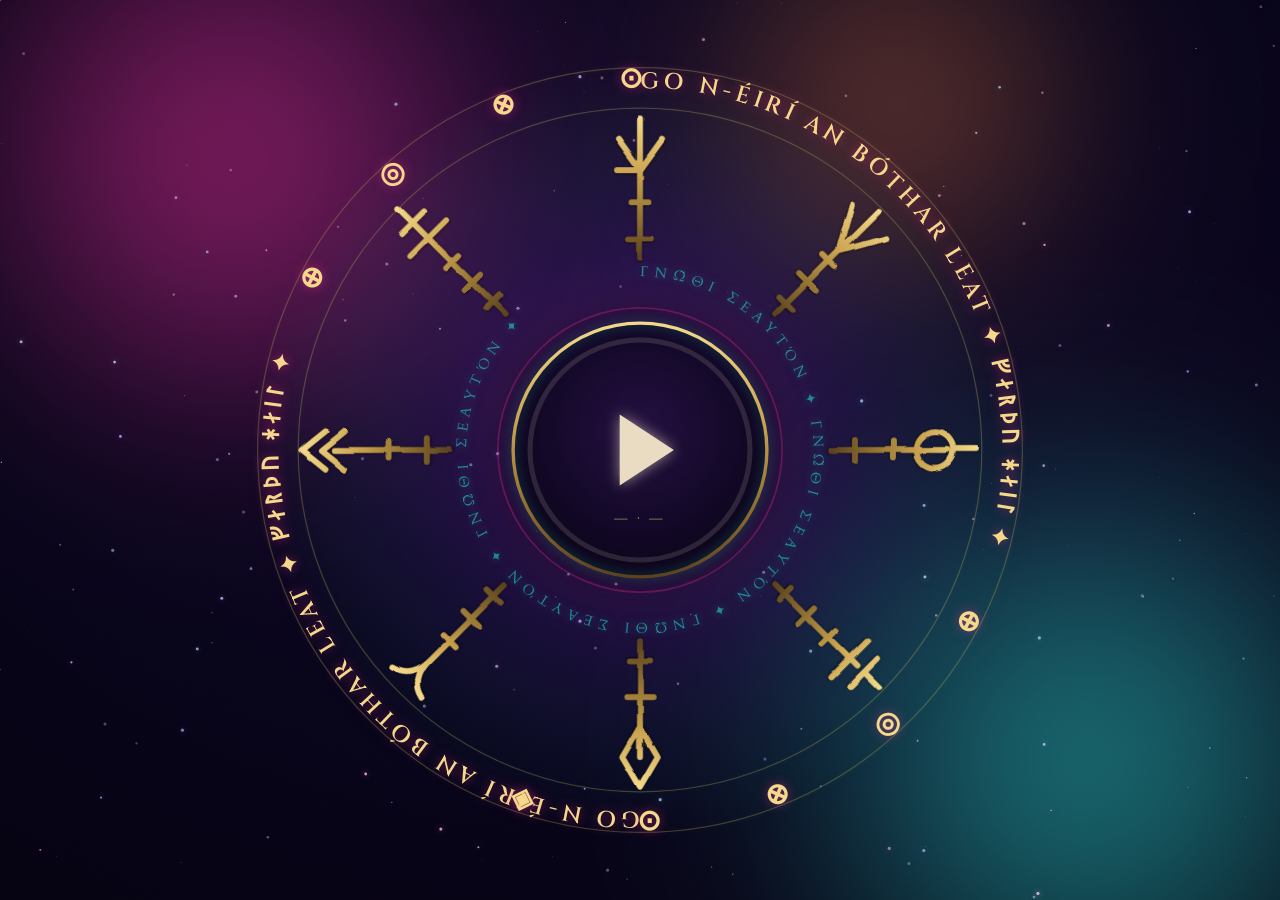
==== index.html @ b5975876 "ring symbols: revert dominant-baseline (breaks textPath); use dy=8 instead dominant-baseline:middle " ====
<!DOCTYPE html>
<html lang="en">
<head>
  <meta charset="UTF-8" />
  <meta name="viewport" content="width=device-width, initial-scale=1.0, viewport-fit=cover" />
  <meta name="theme-color" content="#060314" />
  <meta name="robots" content="noindex, nofollow" />
  <title>Vegvísir — A Wayfinder for the Road</title>
  <link rel="preconnect" href="https://fonts.googleapis.com" />
  <link rel="preconnect" href="https://fonts.gstatic.com" crossorigin />
  <link href="https://fonts.googleapis.com/css2?family=Cardo:ital@0;1&family=Cinzel:wght@400;600;800&family=Cinzel+Decorative:wght@700&family=Noto+Sans+Runic&display=swap" rel="stylesheet" />
  <link rel="stylesheet" href="style.css" />
</head>
<body>
  <canvas id="stars" aria-hidden="true"></canvas>
  <div class="nebula neb-a" aria-hidden="true"></div>
  <div class="nebula neb-b" aria-hidden="true"></div>
  <div class="nebula neb-c" aria-hidden="true"></div>
  <div class="grain" aria-hidden="true"></div>

  <main id="stage">
    <svg id="sigil" viewBox="0 0 1000 1000" role="img"
         aria-label="An eight-armed vegvísir wayfinder sigil. Each arm plays a song.">

      <defs>
        <!-- Weathered bronze gradient for the staves -->
        <linearGradient id="bronzeGrad" x1="0" y1="0" x2="0" y2="1">
          <stop offset="0"   stop-color="#f4d98a" />
          <stop offset="0.4" stop-color="#c9a24e" />
          <stop offset="0.75" stop-color="#8a6b2e" />
          <stop offset="1"   stop-color="#5a4220" />
        </linearGradient>

        <!-- Dark nebula fill for the core disc -->
        <radialGradient id="coreGrad" cx="0.5" cy="0.42" r="0.75">
          <stop offset="0"    stop-color="#241041" />
          <stop offset="0.55" stop-color="#120826" />
          <stop offset="1"    stop-color="#05020e" />
        </radialGradient>

        <radialGradient id="haloGrad" cx="0.5" cy="0.5" r="0.5">
          <stop offset="0"   stop-color="#ff2d95" stop-opacity="0.32" />
          <stop offset="0.5" stop-color="#8a4dff" stop-opacity="0.12" />
          <stop offset="1"   stop-color="#23e0d4" stop-opacity="0" />
        </radialGradient>

        <!-- Ancient / weathered edge roughening -->
        <filter id="weather" x="-20%" y="-20%" width="140%" height="140%">
          <feTurbulence type="fractalNoise" baseFrequency="0.011 0.013"
                        numOctaves="3" seed="7" result="noise" />
          <feDisplacementMap in="SourceGraphic" in2="noise" scale="7"
                             xChannelSelector="R" yChannelSelector="G" />
        </filter>

        <!-- Pitted metal texture, multiplied over the metal to read as corrosion -->
        <filter id="pits" x="-10%" y="-10%" width="120%" height="120%">
          <feTurbulence type="fractalNoise" baseFrequency="0.09" numOctaves="2" seed="21" result="n" />
          <feColorMatrix in="n" type="matrix"
            values="0 0 0 0 0  0 0 0 0 0  0 0 0 0 0  0 0 0 0.5 0" result="a" />
          <feComposite in="a" in2="SourceGraphic" operator="in" />
        </filter>

        <!-- The circular baseline the rotating song metadata rides on -->
        <path id="ringPath"
              d="M 500,72 A 428,428 0 1 1 500,928 A 428,428 0 1 1 500,72" />
        <path id="ringPathInner"
              d="M 500,295 A 205,205 0 1 1 500,705 A 205,205 0 1 1 500,295" />
      </defs>

      <!-- Soft halo behind the whole sigil -->
      <circle cx="500" cy="500" r="470" fill="url(#haloGrad)" />

      <!-- Outer etched rings that frame the runic band -->
      <circle class="frame-ring" cx="500" cy="500" r="452" />
      <circle class="frame-ring" cx="500" cy="500" r="404" />

      <!-- Rotating song metadata (in place of the Futhark) — two instances, 180° apart -->
      <g id="ring">
        <text class="ring-text">
          <textPath id="ringText" href="#ringPath" startOffset="0%"></textPath>
        </text>
        <text class="ring-text">
          <textPath id="ringText2" href="#ringPath" startOffset="50%"></textPath>
        </text>
        <!-- Nav symbols float in the gap between sentences, centered at midpoint -->
        <text class="ring-text ring-symbols">
          <textPath id="ringSymbols1" href="#ringPath" startOffset="44%" text-anchor="middle" dy="8"></textPath>
        </text>
        <text class="ring-text ring-symbols">
          <textPath id="ringSymbols2" href="#ringPath" startOffset="94%" text-anchor="middle" dy="8"></textPath>
        </text>
      </g>

      <!-- Counter-rotating inner incantation band, subtler -->
      <g id="ringInner">
        <text class="ring-text-inner">
          <textPath id="ringTextInner" href="#ringPathInner" startOffset="0%"></textPath>
        </text>
      </g>

      <!-- The eight arms are generated here by app.js -->
      <g id="arms"></g>

      <!-- The player, carved into the core of the sigil -->
      <g id="core" tabindex="0" role="button" aria-label="Play or pause the current song">
        <circle class="core-halo" cx="500" cy="500" r="168" />
        <circle class="core-disc" cx="500" cy="500" r="150" fill="url(#coreGrad)" />
        <circle class="core-rim"  cx="500" cy="500" r="150" />

        <!-- Progress ring: dashoffset animated as the track plays -->
        <circle id="progressTrack" cx="500" cy="500" r="130" />
        <circle id="progressBar"   cx="500" cy="500" r="130"
                transform="rotate(-90 500 500)" />

        <!-- Central bindrune: play / pause -->
        <g id="glyph">
          <path id="glyphPlay"  d="M 476,458 L 476,542 L 540,500 Z" />
          <g id="glyphPause">
            <rect x="478" y="462" width="16" height="76" rx="4" />
            <rect x="506" y="462" width="16" height="76" rx="4" />
          </g>
        </g>

        <text id="coreElapsed" x="500" y="588" text-anchor="middle">— · —</text>
      </g>
    </svg>

  </main>

  <!-- An arm's "magic": watermark text that ghosts in on hover -->
  <div id="magic" aria-hidden="true">
    <div class="magic-inner">
      <div class="magic-name"></div>
      <div class="magic-incant"></div>
    </div>
  </div>

  <audio id="player" preload="none"></audio>

  <script src="app.js"></script>
</body>
</html>
---- style.css ----
/* =========================================================================
   Vegvísir — a wayfinder for the road
   Aesthetic: ancient weathered space viking · Guardians-of-the-Galaxy colors
   ========================================================================= */

:root {
  --space-0: #060314;
  --space-1: #0e0824;
  --space-2: #170b34;

  --magenta: #ff2d95;
  --pink:    #ff5db1;
  --cyan:    #23e0d4;
  --teal:    #12d1c0;
  --purple:  #8a4dff;
  --orange:  #ff8a1e;
  --gold:    #f5c542;
  --blue:    #3f7bff;

  --bronze:      #c9a24e;
  --bronze-lite: #f4d98a;
  --patina:      #3aa38f;

  --parchment: #e9dcc3;
}

* { box-sizing: border-box; }

html, body {
  margin: 0;
  height: 100%;
  background: radial-gradient(120% 120% at 50% 30%, #12082a 0%, #08041a 45%, #030109 100%);
  color: var(--parchment);
  font-family: "Cinzel", "Trajan Pro", Georgia, serif;
  overflow: hidden;
  -webkit-font-smoothing: antialiased;
}

/* ---- Deep-space backdrop --------------------------------------------- */

#stars {
  position: fixed;
  inset: 0;
  width: 100%;
  height: 100%;
  z-index: 0;
}

.nebula {
  position: fixed;
  border-radius: 50%;
  filter: blur(80px);
  opacity: 0.55;
  z-index: 0;
  pointer-events: none;
  mix-blend-mode: screen;
  animation: drift 34s ease-in-out infinite alternate;
}
.neb-a {
  width: 60vmax; height: 60vmax;
  left: -12vmax; top: -18vmax;
  background: radial-gradient(circle, var(--magenta), transparent 62%);
}
.neb-b {
  width: 66vmax; height: 66vmax;
  right: -18vmax; bottom: -22vmax;
  background: radial-gradient(circle, var(--cyan), transparent 62%);
  animation-delay: -8s;
}
.neb-c {
  width: 44vmax; height: 44vmax;
  right: 8vmax; top: -14vmax;
  background: radial-gradient(circle, var(--orange), transparent 60%);
  opacity: 0.4;
  animation-delay: -16s;
}
@keyframes drift {
  from { transform: translate3d(0, 0, 0) scale(1); }
  to   { transform: translate3d(3vmax, 4vmax, 0) scale(1.12); }
}

/* Fine film grain for the "weathered / ancient" feel */
.grain {
  position: fixed;
  inset: 0;
  z-index: 1;
  pointer-events: none;
  opacity: 0.06;
  mix-blend-mode: overlay;
  background-image: url("data:image/svg+xml,%3Csvg xmlns='http://www.w3.org/2000/svg' width='140' height='140'%3E%3Cfilter id='n'%3E%3CfeTurbulence type='fractalNoise' baseFrequency='0.85' numOctaves='2'/%3E%3C/filter%3E%3Crect width='100%25' height='100%25' filter='url(%23n)'/%3E%3C/svg%3E");
}

/* ---- Stage ----------------------------------------------------------- */

#stage {
  position: relative;
  z-index: 2;
  display: grid;
  place-items: center;
  height: 100%;
  padding: env(safe-area-inset-top) 0 0;
}

#sigil {
  width: min(94vmin, 900px);
  height: min(94vmin, 900px);
  overflow: visible;
  user-select: none;
  -webkit-tap-highlight-color: transparent;
}

/* ---- Framing rings & runic band -------------------------------------- */

.frame-ring {
  fill: none;
  stroke: var(--bronze);
  stroke-opacity: 0.32;
  stroke-width: 1.4;
  filter: drop-shadow(0 0 3px rgba(35, 224, 212, 0.25));
}

#ring {
  transform-box: view-box;
  transform-origin: 500px 500px;
  animation: spin 78s linear infinite;
}
#ringInner {
  transform-box: view-box;
  transform-origin: 500px 500px;
  animation: spin 120s linear infinite reverse;
}
#sigil.playing #ring     { animation-duration: 46s; }
#sigil.playing #ringInner { animation-duration: 82s; }

@keyframes spin {
  from { transform: rotate(0deg); }
  to   { transform: rotate(360deg); }
}

.ring-text {
  fill: var(--bronze-lite);
  font-family: "Cinzel", "Noto Sans Runic", serif;
  font-weight: 600;
  font-size: 27px;
  letter-spacing: 5px;
  text-transform: uppercase;
  filter: drop-shadow(0 0 6px rgba(255, 45, 149, 0.5));
  transition: fill 0.6s ease;
}
#sigil.playing .ring-text { fill: #fff0d0; }

/* Nav symbols: slightly larger than the ring text. */
.ring-text.ring-symbols {
  font-size: 34px;
}

.ring-text-inner {
  fill: var(--cyan);
  font-family: "Cardo", "Cinzel", "Noto Sans Runic", serif;
  font-weight: 400;
  font-size: 17px;
  letter-spacing: 7px;
  text-transform: uppercase;
  fill-opacity: 0.55;
  filter: drop-shadow(0 0 5px rgba(35, 224, 212, 0.5));
}

/* ---- The eight arms -------------------------------------------------- */

#arms { filter: url(#weather); }

.arm {
  cursor: pointer;
  transition: opacity 0.4s ease;
}
.arm .stave {
  fill: none;
  stroke: url(#bronzeGrad);
  stroke-width: 7;
  stroke-linecap: round;
  stroke-linejoin: round;
  filter: drop-shadow(0 1px 1px rgba(0, 0, 0, 0.6));
  transition: stroke 0.35s ease, filter 0.35s ease;
}
.arm .hit {
  fill: none;
  stroke: transparent;
  stroke-width: 120;   /* generous, finger-friendly tap target (arms don't overlap until ~170) */
  stroke-linecap: round;
}

/* When another arm is chosen, dim the rest */
#sigil.has-active .arm { opacity: 0.42; }

.arm.hovered .stave,
.arm.active  .stave {
  stroke: var(--accent);
  filter:
    drop-shadow(0 0 5px var(--accent))
    drop-shadow(0 0 16px var(--accent));
}
.arm.hovered { opacity: 1 !important; }
.arm.active  { opacity: 1 !important; }
.arm.active .stave { stroke-width: 8.5; }

/* ---- The core player ------------------------------------------------- */

#core { cursor: pointer; }

.core-halo {
  fill: none;
  stroke: var(--magenta);
  stroke-width: 2;
  stroke-opacity: 0.35;
  filter: drop-shadow(0 0 16px rgba(255, 45, 149, 0.55));
}
.core-disc {
  filter: drop-shadow(0 0 22px rgba(10, 5, 25, 0.9));
}
.core-rim {
  fill: none;
  stroke: url(#bronzeGrad);
  stroke-width: 4;
  filter: drop-shadow(0 0 6px rgba(35, 224, 212, 0.4));
}

#progressTrack {
  fill: none;
  stroke: rgba(233, 220, 195, 0.14);
  stroke-width: 6;
}
#progressBar {
  fill: none;
  stroke: var(--cyan);
  stroke-width: 6;
  stroke-linecap: round;
  filter: drop-shadow(0 0 7px var(--cyan));
  transition: stroke 0.5s ease;
}
#sigil.has-active #progressBar { stroke: var(--active-accent, var(--cyan)); }

#glyph path,
#glyph rect {
  fill: var(--parchment);
  filter: drop-shadow(0 0 8px rgba(255, 240, 208, 0.55));
  transition: fill 0.3s ease;
}
#core:hover #glyph path,
#core:hover #glyph rect { fill: #fff; }

/* Toggle play vs pause icon */
#glyphPause { display: none; }
#sigil.playing #glyphPlay  { display: none; }
#sigil.playing #glyphPause { display: block; }

/* Gentle breathing pulse on the core when idle */
#core .core-halo { animation: breathe 5.5s ease-in-out infinite; }
@keyframes breathe {
  0%, 100% { stroke-opacity: 0.25; }
  50%      { stroke-opacity: 0.6; }
}

#coreElapsed {
  fill: var(--bronze-lite);
  fill-opacity: 0.7;
  font-family: "Cinzel", serif;
  font-size: 20px;
  letter-spacing: 3px;
}

/* ---- Armed: a song is loaded; the core invites the play tap ---------- */
#sigil.armed .core-halo {
  stroke: var(--active-accent, var(--magenta));
  animation: armed-pulse 1.5s ease-in-out infinite;
}
#sigil.armed #glyph path,
#sigil.armed #glyph rect {
  fill: #fff;
  filter: drop-shadow(0 0 14px var(--active-accent, var(--magenta)));
}
@keyframes armed-pulse {
  0%, 100% { stroke-opacity: 0.45; filter: drop-shadow(0 0 8px var(--active-accent, var(--magenta))); }
  50%      { stroke-opacity: 1;    filter: drop-shadow(0 0 24px var(--active-accent, var(--magenta))); }
}

/* ---- Touch onboarding: a wordless staggered shimmer inviting a tap --- */
#sigil.hint .arm .stave {
  animation: arm-shimmer 2.6s ease-in-out infinite;
  animation-delay: var(--d, 0s);
}
@keyframes arm-shimmer {
  0%, 100% { filter: drop-shadow(0 1px 1px rgba(0, 0, 0, 0.6)); }
  50%      { filter: drop-shadow(0 0 8px var(--accent)) drop-shadow(0 0 3px var(--accent)); }
}

/* ---- An arm's "magic": watermark text ghosting in on hover ----------- */

#magic {
  position: fixed;
  inset: 0;
  z-index: 4;
  display: flex;
  flex-direction: column;
  align-items: center;
  justify-content: center;
  text-align: center;
  padding: 0 5vw;
  pointer-events: none;
  opacity: 0;
  transition: opacity 0.5s ease;
}
#magic.show { opacity: 1; }

/* Fixed-width box so the incantation wraps predictably and the name has a
   definite width to be scaled against (see fitName() in app.js). */
.magic-inner {
  width: 90vw;
  max-width: 62rem;
}

.magic-name {
  font-family: "Cinzel", serif;
  font-weight: 800;
  display: inline-block;   /* hug the text so its width is measurable for fitName() */
  white-space: nowrap;
  /* width-based (vw) so the longest names — MISCHIEF, CROSSING — always
     fit a phone's width; capped so it stays bold-but-not-huge on desktop */
  font-size: clamp(2.75rem, 13vw, 11rem);
  line-height: 0.9;
  letter-spacing: 0.05em;
  text-transform: uppercase;
  color: var(--accent, var(--bronze-lite));
  opacity: 0.32;
  mix-blend-mode: screen;
  filter: drop-shadow(0 0 42px var(--accent, transparent));
  transform: scale(0.96);
  transition: transform 0.5s ease;
}
#magic.show .magic-name { transform: scale(1); }

.magic-incant {
  margin-top: 0.7em;
  font-family: Georgia, serif;
  font-style: italic;
  max-width: 88vw;
  font-size: clamp(0.9rem, 3vmin, 1.7rem);
  letter-spacing: 0.28em;
  text-transform: uppercase;
  color: var(--accent, var(--bronze-lite));
  opacity: 0.8;
  filter: drop-shadow(0 0 14px var(--accent, transparent));
}
.magic-incant:empty { display: none; }

@media (max-width: 560px) {
  .ring-text { font-size: 30px; letter-spacing: 3px; }
  #tooltip { max-width: 200px; }
}

@media (prefers-reduced-motion: reduce) {
  #ring, #ringInner, .nebula, #core .core-halo,
  #sigil.armed .core-halo, #sigil.hint .arm .stave { animation: none; }
}
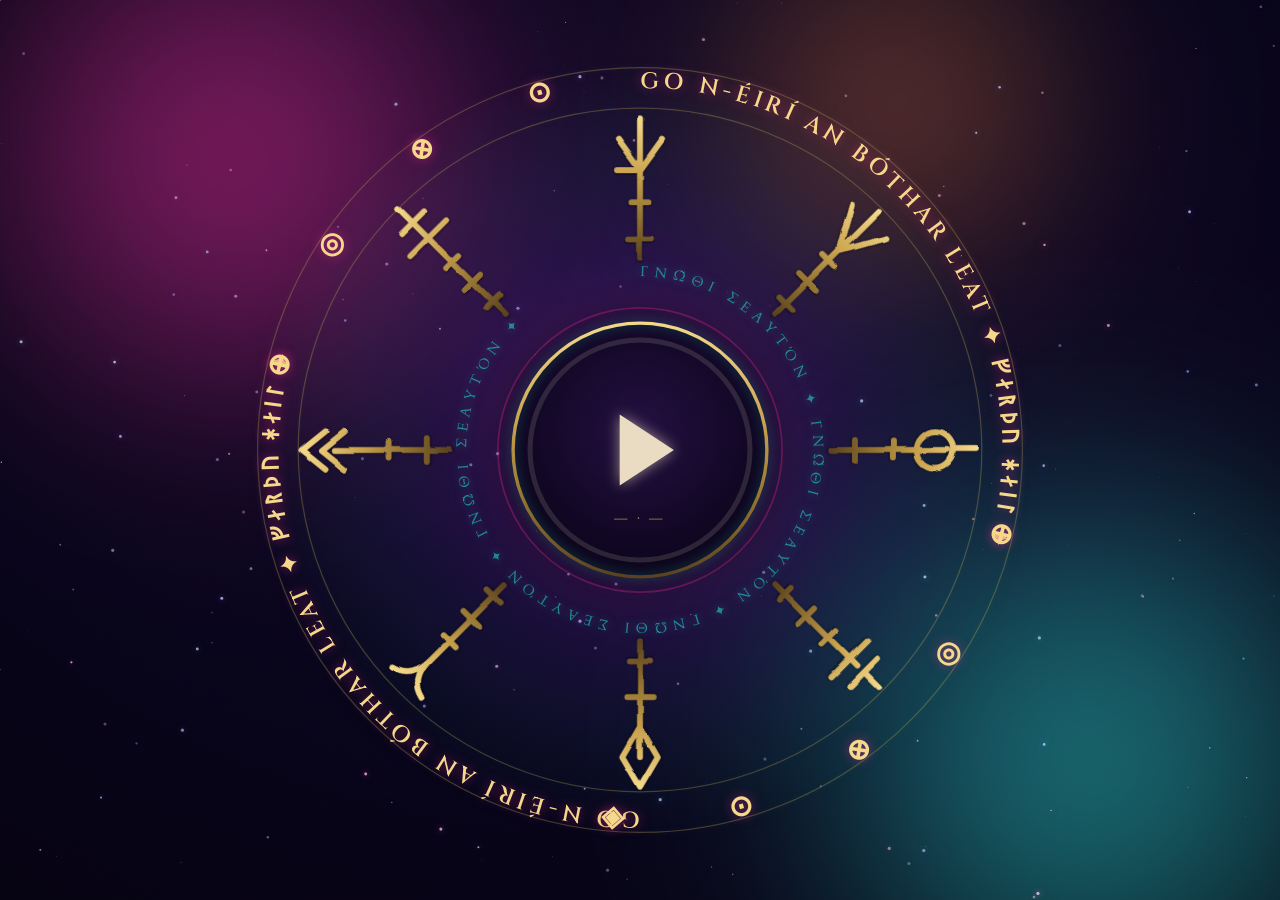
==== commit 1d557c38: "outer ring: pull symbol clusters to 40%/90% — clear of sentence edges Right edge of each cluster was" ====
--- a/index.html
+++ b/index.html
@@ -84,10 +84,10 @@
         </text>
         <!-- Nav symbols float in the gap between sentences, centered at midpoint -->
         <text class="ring-text ring-symbols">
-          <textPath id="ringSymbols1" href="#ringPath" startOffset="44%" text-anchor="middle" dy="8"></textPath>
+          <textPath id="ringSymbols1" href="#ringPath" startOffset="40%" text-anchor="middle" dy="8"></textPath>
         </text>
         <text class="ring-text ring-symbols">
-          <textPath id="ringSymbols2" href="#ringPath" startOffset="94%" text-anchor="middle" dy="8"></textPath>
+          <textPath id="ringSymbols2" href="#ringPath" startOffset="90%" text-anchor="middle" dy="8"></textPath>
         </text>
       </g>
 
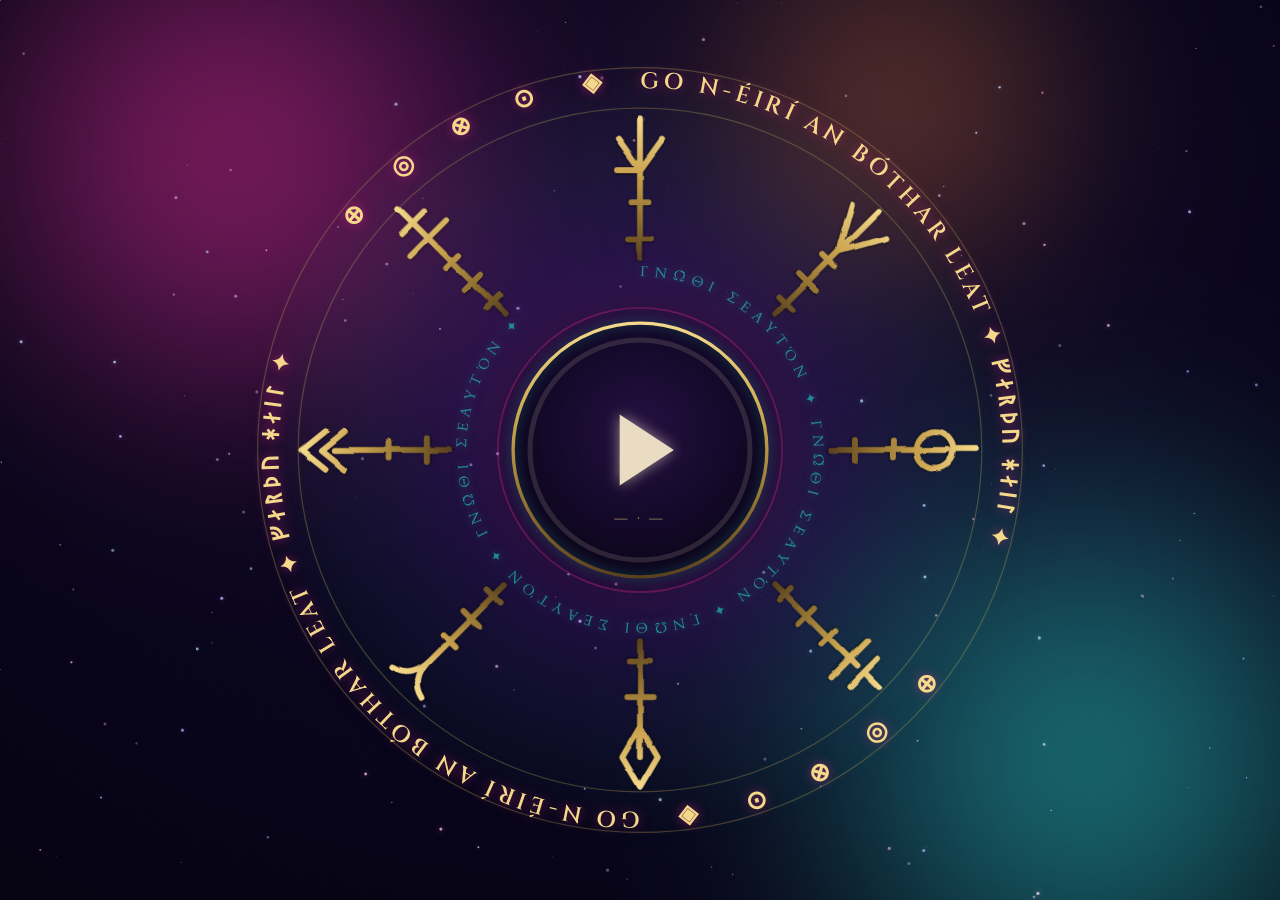
==== commit 48e4df4e: "ring symbols: one textPath per glyph for exact placement + twinkle Root cause: a single textPath str" ====
--- a/index.html
+++ b/index.html
@@ -82,13 +82,19 @@
         <text class="ring-text">
           <textPath id="ringText2" href="#ringPath" startOffset="50%"></textPath>
         </text>
-        <!-- Nav symbols float in the gap between sentences, centered at midpoint -->
-        <text class="ring-text ring-symbols">
-          <textPath id="ringSymbols1" href="#ringPath" startOffset="40%" text-anchor="middle" dy="8"></textPath>
-        </text>
-        <text class="ring-text ring-symbols">
-          <textPath id="ringSymbols2" href="#ringPath" startOffset="90%" text-anchor="middle" dy="8"></textPath>
-        </text>
+        <!-- Nav symbols: one element per symbol so each can twinkle independently.
+             Gap 1: 36%–48% (after sentence 1, before sentence 2 at 50%).
+             Gap 2: 86%–98% (after sentence 2, before sentence 1 at 0%/100%). -->
+        <text class="ring-text ring-symbol"><textPath id="rSym0" href="#ringPath" startOffset="36%"  text-anchor="middle" dy="8">⊕</textPath></text>
+        <text class="ring-text ring-symbol"><textPath id="rSym1" href="#ringPath" startOffset="39%"  text-anchor="middle" dy="8">◎</textPath></text>
+        <text class="ring-text ring-symbol"><textPath id="rSym2" href="#ringPath" startOffset="42%"  text-anchor="middle" dy="8">⊗</textPath></text>
+        <text class="ring-text ring-symbol"><textPath id="rSym3" href="#ringPath" startOffset="45%"  text-anchor="middle" dy="8">⊙</textPath></text>
+        <text class="ring-text ring-symbol"><textPath id="rSym4" href="#ringPath" startOffset="48%"  text-anchor="middle" dy="8">◈</textPath></text>
+        <text class="ring-text ring-symbol"><textPath id="rSym5" href="#ringPath" startOffset="86%"  text-anchor="middle" dy="8">⊕</textPath></text>
+        <text class="ring-text ring-symbol"><textPath id="rSym6" href="#ringPath" startOffset="89%"  text-anchor="middle" dy="8">◎</textPath></text>
+        <text class="ring-text ring-symbol"><textPath id="rSym7" href="#ringPath" startOffset="92%"  text-anchor="middle" dy="8">⊗</textPath></text>
+        <text class="ring-text ring-symbol"><textPath id="rSym8" href="#ringPath" startOffset="95%"  text-anchor="middle" dy="8">⊙</textPath></text>
+        <text class="ring-text ring-symbol"><textPath id="rSym9" href="#ringPath" startOffset="98%"  text-anchor="middle" dy="8">◈</textPath></text>
       </g>
 
       <!-- Counter-rotating inner incantation band, subtler -->
--- a/style.css
+++ b/style.css
@@ -149,9 +149,10 @@
 }
 #sigil.playing .ring-text { fill: #fff0d0; }
 
-/* Nav symbols: slightly larger than the ring text. */
-.ring-text.ring-symbols {
-  font-size: 34px;
+/* Nav symbols: one element per glyph, slightly larger, smoothly twinkleable. */
+.ring-text.ring-symbol {
+  font-size: 30px;
+  transition: fill 0.45s ease;
 }
 
 .ring-text-inner {
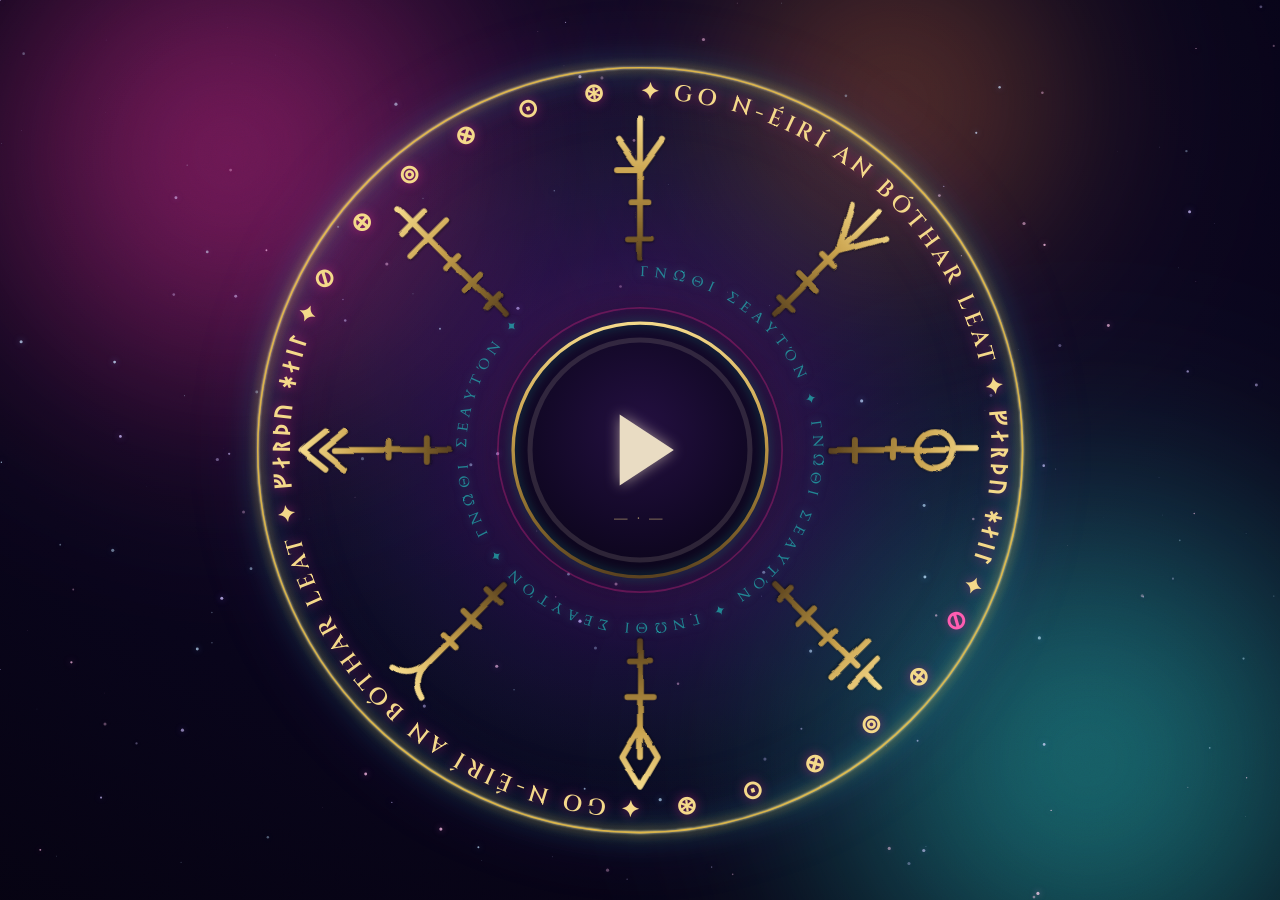
==== commit c6846078: "ring: breathing room, celestial glow, refined symbols - Move ringPath from r=428 to r=415 so accente" ====
--- a/index.html
+++ b/index.html
@@ -62,7 +62,7 @@
 
         <!-- The circular baseline the rotating song metadata rides on -->
         <path id="ringPath"
-              d="M 500,72 A 428,428 0 1 1 500,928 A 428,428 0 1 1 500,72" />
+              d="M 500,85 A 415,415 0 1 1 500,915 A 415,415 0 1 1 500,85" />
         <path id="ringPathInner"
               d="M 500,295 A 205,205 0 1 1 500,705 A 205,205 0 1 1 500,295" />
       </defs>
@@ -72,7 +72,6 @@
 
       <!-- Outer etched rings that frame the runic band -->
       <circle class="frame-ring" cx="500" cy="500" r="452" />
-      <circle class="frame-ring" cx="500" cy="500" r="404" />
 
       <!-- Rotating song metadata (in place of the Futhark) — two instances, 180° apart -->
       <g id="ring">
@@ -85,16 +84,18 @@
         <!-- Nav symbols: one element per symbol so each can twinkle independently.
              Gap 1: 36%–48% (after sentence 1, before sentence 2 at 50%).
              Gap 2: 86%–98% (after sentence 2, before sentence 1 at 0%/100%). -->
-        <text class="ring-text ring-symbol"><textPath id="rSym0" href="#ringPath" startOffset="36%"  text-anchor="middle" dy="8">⊕</textPath></text>
-        <text class="ring-text ring-symbol"><textPath id="rSym1" href="#ringPath" startOffset="39%"  text-anchor="middle" dy="8">◎</textPath></text>
-        <text class="ring-text ring-symbol"><textPath id="rSym2" href="#ringPath" startOffset="42%"  text-anchor="middle" dy="8">⊗</textPath></text>
-        <text class="ring-text ring-symbol"><textPath id="rSym3" href="#ringPath" startOffset="45%"  text-anchor="middle" dy="8">⊙</textPath></text>
-        <text class="ring-text ring-symbol"><textPath id="rSym4" href="#ringPath" startOffset="48%"  text-anchor="middle" dy="8">◈</textPath></text>
-        <text class="ring-text ring-symbol"><textPath id="rSym5" href="#ringPath" startOffset="86%"  text-anchor="middle" dy="8">⊕</textPath></text>
-        <text class="ring-text ring-symbol"><textPath id="rSym6" href="#ringPath" startOffset="89%"  text-anchor="middle" dy="8">◎</textPath></text>
-        <text class="ring-text ring-symbol"><textPath id="rSym7" href="#ringPath" startOffset="92%"  text-anchor="middle" dy="8">⊗</textPath></text>
-        <text class="ring-text ring-symbol"><textPath id="rSym8" href="#ringPath" startOffset="95%"  text-anchor="middle" dy="8">⊙</textPath></text>
-        <text class="ring-text ring-symbol"><textPath id="rSym9" href="#ringPath" startOffset="98%"  text-anchor="middle" dy="8">◈</textPath></text>
+        <text class="ring-text ring-symbol"><textPath id="rSym10" href="#ringPath" startOffset="33%"  text-anchor="middle">⊘</textPath></text>
+        <text class="ring-text ring-symbol"><textPath id="rSym0" href="#ringPath" startOffset="36%"  text-anchor="middle">⊕</textPath></text>
+        <text class="ring-text ring-symbol"><textPath id="rSym1" href="#ringPath" startOffset="39%"  text-anchor="middle">⊚</textPath></text>
+        <text class="ring-text ring-symbol"><textPath id="rSym2" href="#ringPath" startOffset="42%"  text-anchor="middle">⊗</textPath></text>
+        <text class="ring-text ring-symbol"><textPath id="rSym3" href="#ringPath" startOffset="45%"  text-anchor="middle">⊙</textPath></text>
+        <text class="ring-text ring-symbol"><textPath id="rSym4" href="#ringPath" startOffset="48%"  text-anchor="middle">⊛</textPath></text>
+        <text class="ring-text ring-symbol"><textPath id="rSym11" href="#ringPath" startOffset="83%"  text-anchor="middle">⊘</textPath></text>
+        <text class="ring-text ring-symbol"><textPath id="rSym5" href="#ringPath" startOffset="86%"  text-anchor="middle">⊕</textPath></text>
+        <text class="ring-text ring-symbol"><textPath id="rSym6" href="#ringPath" startOffset="89%"  text-anchor="middle">⊚</textPath></text>
+        <text class="ring-text ring-symbol"><textPath id="rSym7" href="#ringPath" startOffset="92%"  text-anchor="middle">⊗</textPath></text>
+        <text class="ring-text ring-symbol"><textPath id="rSym8" href="#ringPath" startOffset="95%"  text-anchor="middle">⊙</textPath></text>
+        <text class="ring-text ring-symbol"><textPath id="rSym9" href="#ringPath" startOffset="98%"  text-anchor="middle">⊛</textPath></text>
       </g>
 
       <!-- Counter-rotating inner incantation band, subtler -->
--- a/style.css
+++ b/style.css
@@ -113,10 +113,32 @@
 
 .frame-ring {
   fill: none;
-  stroke: var(--bronze);
-  stroke-opacity: 0.32;
-  stroke-width: 1.4;
-  filter: drop-shadow(0 0 3px rgba(35, 224, 212, 0.25));
+  stroke: var(--gold);
+  stroke-opacity: 0.9;
+  stroke-width: 1.8;
+  filter:
+    drop-shadow(0 0 1px rgba(255, 252, 210, 0.95))
+    drop-shadow(0 0 6px rgba(245, 197, 66, 0.95))
+    drop-shadow(0 0 16px rgba(35, 224, 212, 0.72))
+    drop-shadow(0 0 36px rgba(138, 77, 255, 0.42));
+  animation: bifrost 4.5s ease-in-out infinite;
+}
+
+@keyframes bifrost {
+  0%, 100% {
+    filter:
+      drop-shadow(0 0 1px rgba(255, 252, 210, 0.9))
+      drop-shadow(0 0 6px rgba(245, 197, 66, 0.9))
+      drop-shadow(0 0 16px rgba(35, 224, 212, 0.7))
+      drop-shadow(0 0 36px rgba(138, 77, 255, 0.4));
+  }
+  50% {
+    filter:
+      drop-shadow(0 0 2px rgba(255, 255, 255, 1))
+      drop-shadow(0 0 10px rgba(245, 197, 66, 1))
+      drop-shadow(0 0 26px rgba(35, 224, 212, 0.88))
+      drop-shadow(0 0 52px rgba(138, 77, 255, 0.58));
+  }
 }
 
 #ring {
@@ -359,6 +381,6 @@
 }
 
 @media (prefers-reduced-motion: reduce) {
-  #ring, #ringInner, .nebula, #core .core-halo,
+  #ring, #ringInner, .nebula, #core .core-halo, .frame-ring,
   #sigil.armed .core-halo, #sigil.hint .arm .stave { animation: none; }
 }
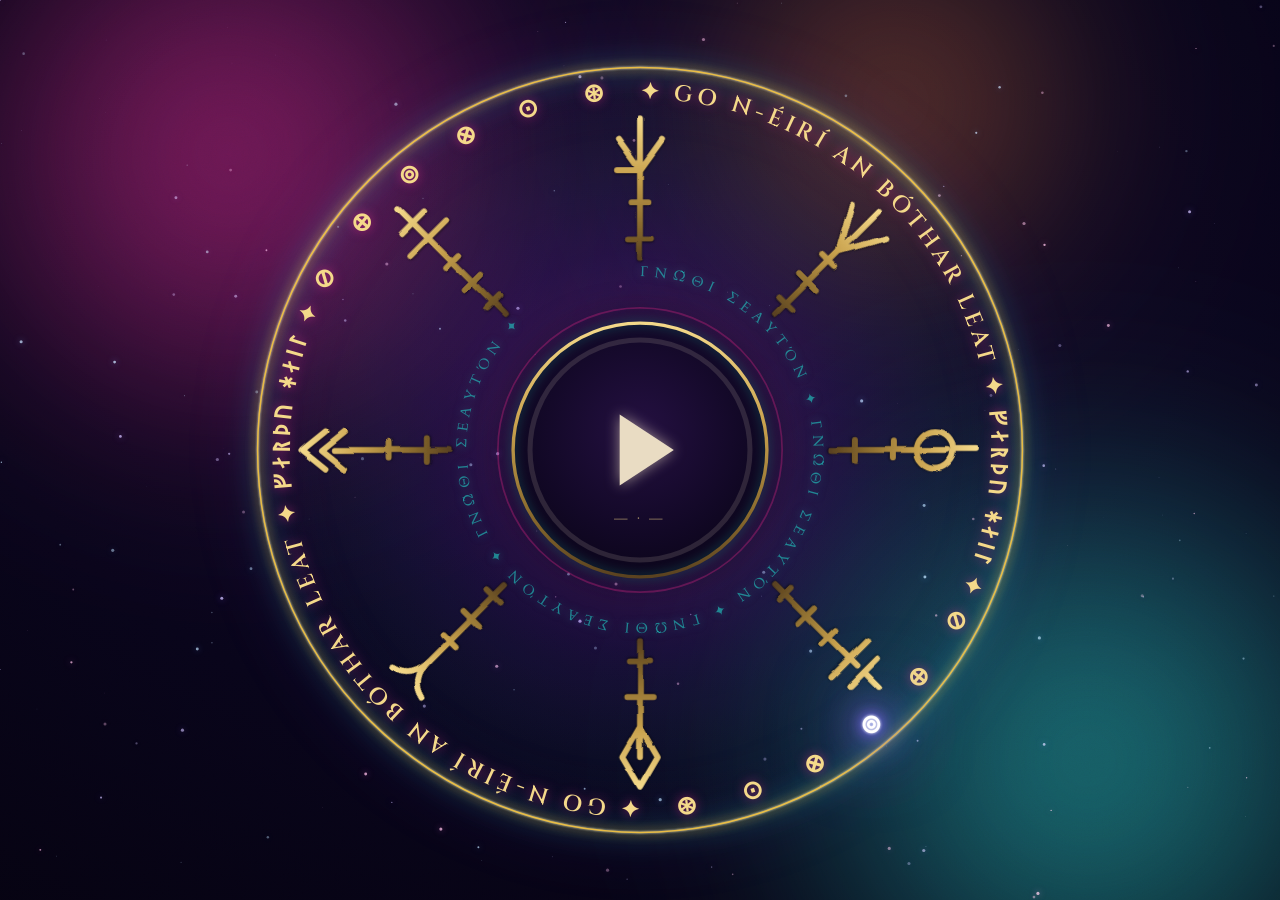
==== commit 2ffd4645: "page title: simplify to "Vegvisir" Co-Authored-By: Claude Sonnet 4.6 <noreply@anthropic.com>" ====
--- a/index.html
+++ b/index.html
@@ -5,7 +5,7 @@
   <meta name="viewport" content="width=device-width, initial-scale=1.0, viewport-fit=cover" />
   <meta name="theme-color" content="#060314" />
   <meta name="robots" content="noindex, nofollow" />
-  <title>Vegvísir — A Wayfinder for the Road</title>
+  <title>Vegvisir</title>
   <link rel="preconnect" href="https://fonts.googleapis.com" />
   <link rel="preconnect" href="https://fonts.gstatic.com" crossorigin />
   <link href="https://fonts.googleapis.com/css2?family=Cardo:ital@0;1&family=Cinzel:wght@400;600;800&family=Cinzel+Decorative:wght@700&family=Noto+Sans+Runic&display=swap" rel="stylesheet" />
--- a/style.css
+++ b/style.css
@@ -174,7 +174,7 @@
 /* Nav symbols: one element per glyph, slightly larger, smoothly twinkleable. */
 .ring-text.ring-symbol {
   font-size: 30px;
-  transition: fill 0.45s ease;
+  transition: fill 0.45s ease, filter 0.45s ease;
 }
 
 .ring-text-inner {
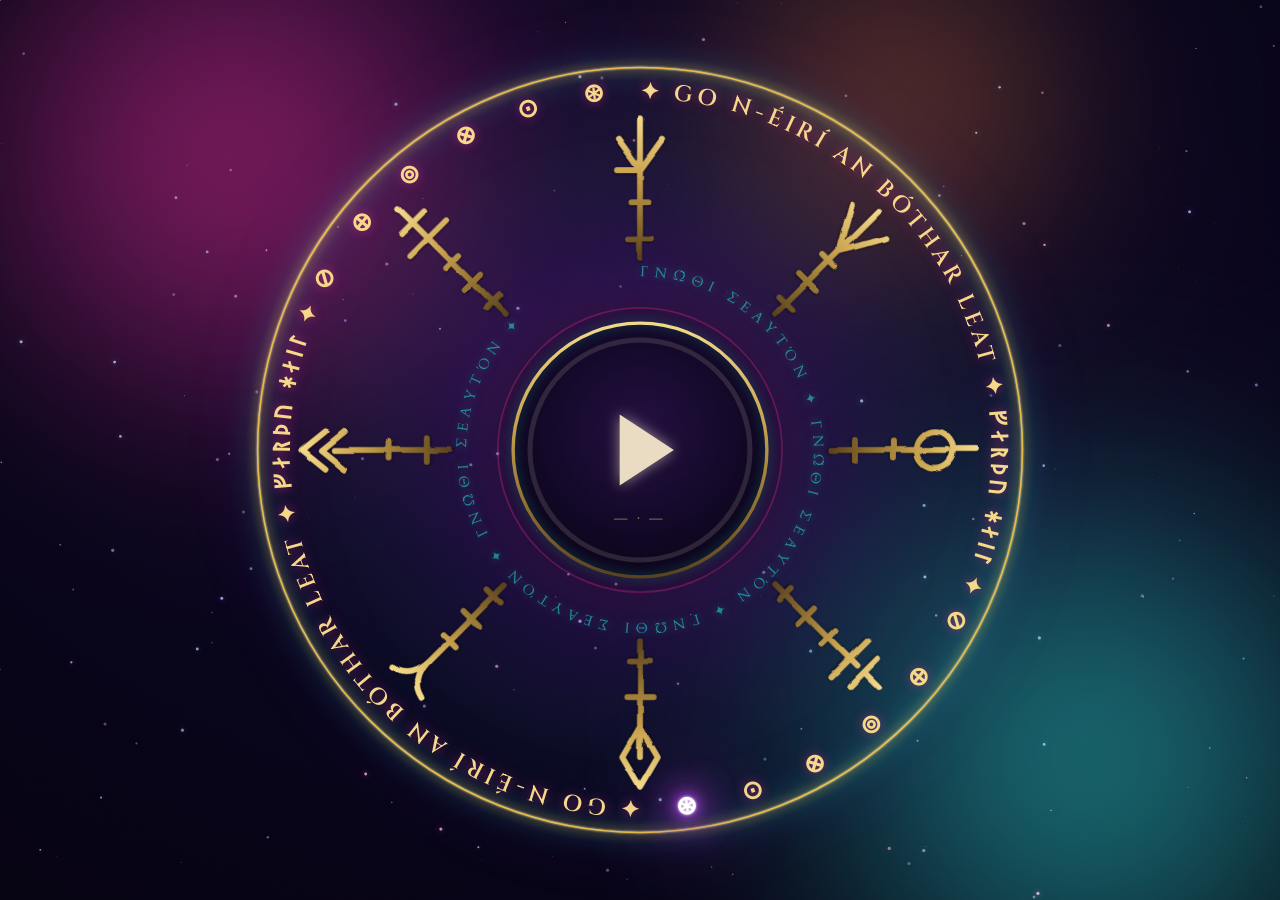
==== commit 57dcc8d0: "manifest page + data.js shared data layer Extract SIGIL and AMBIENT_ALBUMS into data.js so both inde" ====
--- a/index.html
+++ b/index.html
@@ -144,6 +144,7 @@
 
   <audio id="player" preload="none"></audio>
 
+  <script src="data.js"></script>
   <script src="app.js"></script>
 </body>
 </html>
--- a/style.css
+++ b/style.css
@@ -228,7 +228,8 @@
 
 /* ---- The core player ------------------------------------------------- */
 
-#core { cursor: pointer; }
+#core { cursor: pointer; outline: none; }
+#core:focus-visible { outline: 2px solid #f5c542; outline-offset: 4px; border-radius: 50%; }
 
 .core-halo {
   fill: none;
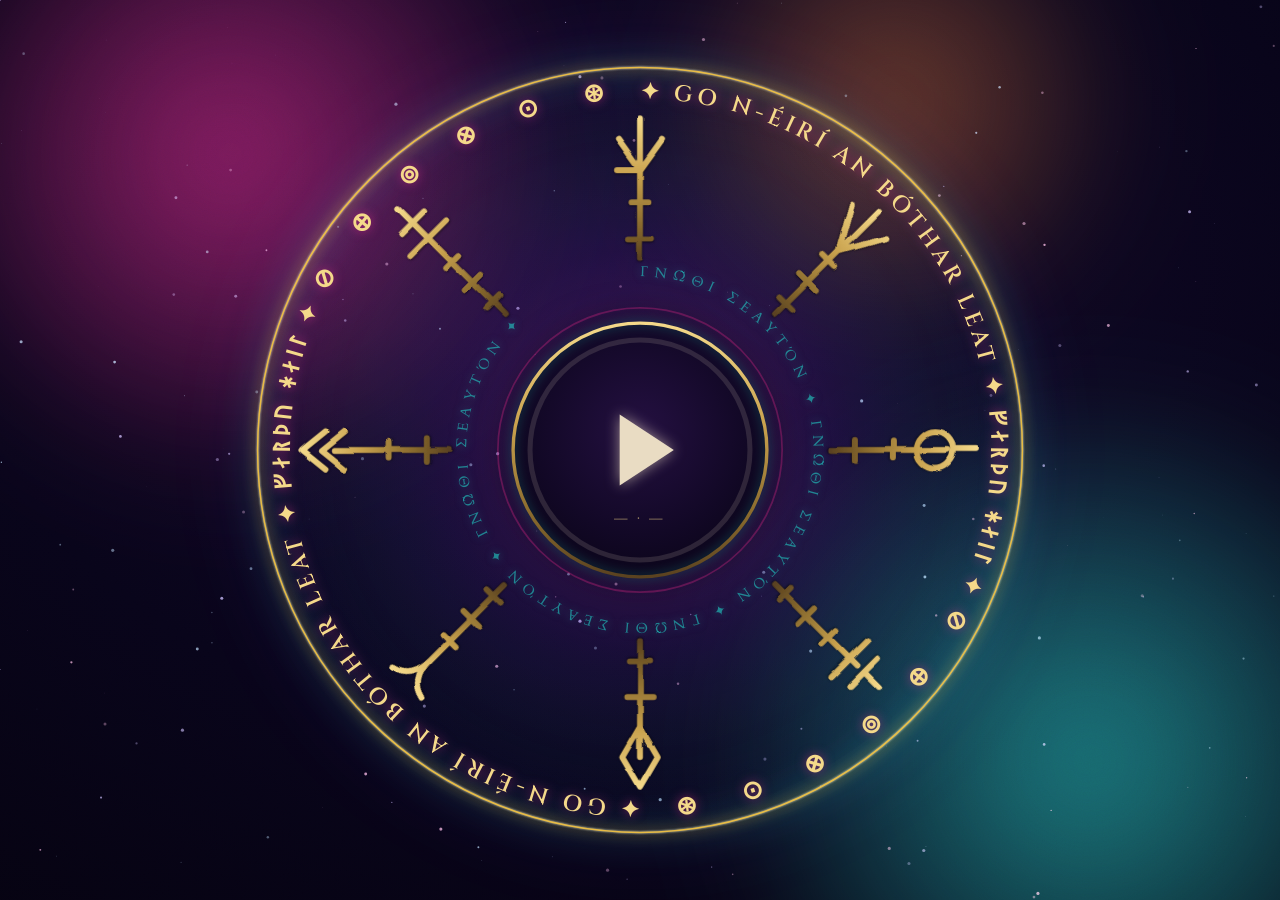
==== commit e7f5bbf1: "add download link on hover; ambient inner ring shows artist+album; perf fixes - ⤓ save link fades in" ====
--- a/index.html
+++ b/index.html
@@ -139,6 +139,7 @@
     <div class="magic-inner">
       <div class="magic-name"></div>
       <div class="magic-incant"></div>
+      <a id="magicDownload" class="magic-download" href="#" download="">⤓ save</a>
     </div>
   </div>
 
--- a/style.css
+++ b/style.css
@@ -49,12 +49,13 @@
 .nebula {
   position: fixed;
   border-radius: 50%;
-  filter: blur(80px);
+  filter: blur(50px);
   opacity: 0.55;
   z-index: 0;
   pointer-events: none;
   mix-blend-mode: screen;
   animation: drift 34s ease-in-out infinite alternate;
+  will-change: transform;
 }
 .neb-a {
   width: 60vmax; height: 60vmax;
@@ -118,27 +119,9 @@
   stroke-width: 1.8;
   filter:
     drop-shadow(0 0 1px rgba(255, 252, 210, 0.95))
-    drop-shadow(0 0 6px rgba(245, 197, 66, 0.95))
-    drop-shadow(0 0 16px rgba(35, 224, 212, 0.72))
-    drop-shadow(0 0 36px rgba(138, 77, 255, 0.42));
-  animation: bifrost 4.5s ease-in-out infinite;
-}
-
-@keyframes bifrost {
-  0%, 100% {
-    filter:
-      drop-shadow(0 0 1px rgba(255, 252, 210, 0.9))
-      drop-shadow(0 0 6px rgba(245, 197, 66, 0.9))
-      drop-shadow(0 0 16px rgba(35, 224, 212, 0.7))
-      drop-shadow(0 0 36px rgba(138, 77, 255, 0.4));
-  }
-  50% {
-    filter:
-      drop-shadow(0 0 2px rgba(255, 255, 255, 1))
-      drop-shadow(0 0 10px rgba(245, 197, 66, 1))
-      drop-shadow(0 0 26px rgba(35, 224, 212, 0.88))
-      drop-shadow(0 0 52px rgba(138, 77, 255, 0.58));
-  }
+    drop-shadow(0 0 8px rgba(245, 197, 66, 0.95))
+    drop-shadow(0 0 20px rgba(35, 224, 212, 0.75))
+    drop-shadow(0 0 44px rgba(138, 77, 255, 0.48));
 }
 
 #ring {
@@ -235,7 +218,7 @@
   fill: none;
   stroke: var(--magenta);
   stroke-width: 2;
-  stroke-opacity: 0.35;
+  opacity: 0.35;
   filter: drop-shadow(0 0 16px rgba(255, 45, 149, 0.55));
 }
 .core-disc {
@@ -280,8 +263,8 @@
 /* Gentle breathing pulse on the core when idle */
 #core .core-halo { animation: breathe 5.5s ease-in-out infinite; }
 @keyframes breathe {
-  0%, 100% { stroke-opacity: 0.25; }
-  50%      { stroke-opacity: 0.6; }
+  0%, 100% { opacity: 0.25; }
+  50%      { opacity: 0.6; }
 }
 
 #coreElapsed {
@@ -295,6 +278,7 @@
 /* ---- Armed: a song is loaded; the core invites the play tap ---------- */
 #sigil.armed .core-halo {
   stroke: var(--active-accent, var(--magenta));
+  filter: drop-shadow(0 0 16px var(--active-accent, var(--magenta)));
   animation: armed-pulse 1.5s ease-in-out infinite;
 }
 #sigil.armed #glyph path,
@@ -303,8 +287,8 @@
   filter: drop-shadow(0 0 14px var(--active-accent, var(--magenta)));
 }
 @keyframes armed-pulse {
-  0%, 100% { stroke-opacity: 0.45; filter: drop-shadow(0 0 8px var(--active-accent, var(--magenta))); }
-  50%      { stroke-opacity: 1;    filter: drop-shadow(0 0 24px var(--active-accent, var(--magenta))); }
+  0%, 100% { opacity: 0.45; }
+  50%      { opacity: 1; }
 }
 
 /* ---- Touch onboarding: a wordless staggered shimmer inviting a tap --- */
@@ -376,12 +360,31 @@
 }
 .magic-incant:empty { display: none; }
 
+.magic-download {
+  display: inline-block;
+  margin-top: 1.6em;
+  font-family: "Cinzel", serif;
+  font-size: clamp(0.65rem, 2vmin, 0.95rem);
+  letter-spacing: 0.3em;
+  text-transform: uppercase;
+  color: var(--accent, var(--bronze-lite));
+  text-decoration: none;
+  opacity: 0;
+  pointer-events: none;
+  transition: opacity 0.5s ease;
+}
+#magic.show .magic-download {
+  opacity: 0.4;
+  pointer-events: auto;
+}
+.magic-download:hover { opacity: 0.85; }
+
 @media (max-width: 560px) {
   .ring-text { font-size: 30px; letter-spacing: 3px; }
   #tooltip { max-width: 200px; }
 }
 
 @media (prefers-reduced-motion: reduce) {
-  #ring, #ringInner, .nebula, #core .core-halo, .frame-ring,
+  #ring, #ringInner, .nebula, #core .core-halo,
   #sigil.armed .core-halo, #sigil.hint .arm .stave { animation: none; }
 }
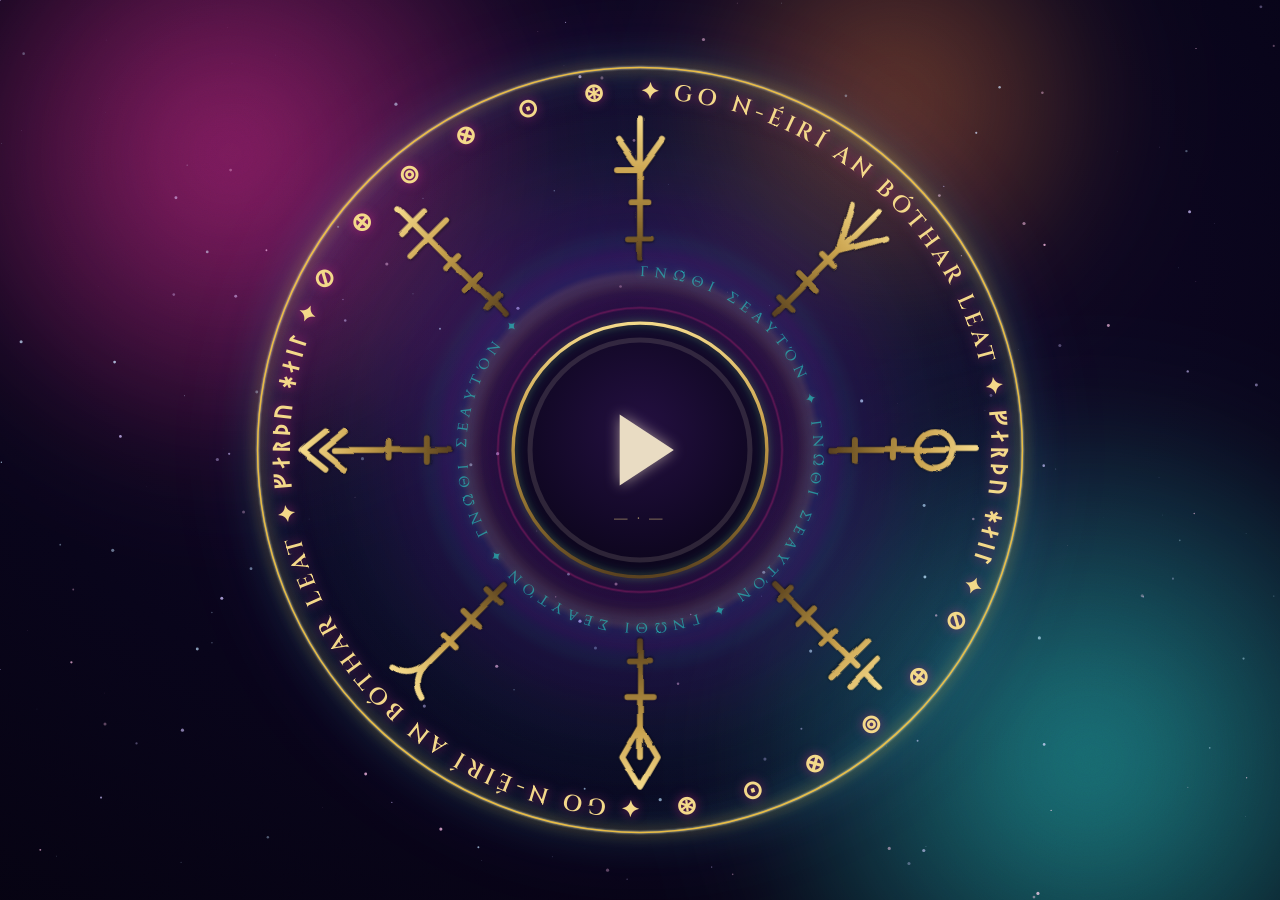
==== commit b16fd222: "inner ring: Asgardian Bifrost glow on hover Adds a magical lens-flare halo to the inner circle and p" ====
--- a/index.html
+++ b/index.html
@@ -60,6 +60,29 @@
           <feComposite in="a" in2="SourceGraphic" operator="in" />
         </filter>
 
+        <!-- Asgardian ring glow: peaks at r=205 (inner text band); r=265 total -->
+        <radialGradient id="asgardRingGrad" cx="500" cy="500" r="265" gradientUnits="userSpaceOnUse">
+          <stop offset="0.00" stop-color="#f5c542" stop-opacity="0" />
+          <stop offset="0.70" stop-color="#f5c542" stop-opacity="0" />
+          <stop offset="0.75" stop-color="#fff5c0" stop-opacity="0.85" />
+          <stop offset="0.78" stop-color="#fffde8" stop-opacity="1.0" />
+          <stop offset="0.81" stop-color="#3f7bff" stop-opacity="0.95" />
+          <stop offset="0.88" stop-color="#8a4dff" stop-opacity="0.72" />
+          <stop offset="0.95" stop-color="#23e0d4" stop-opacity="0.38" />
+          <stop offset="1.00" stop-color="#23e0d4" stop-opacity="0" />
+        </radialGradient>
+
+        <!-- Wide Bifrost bloom: soft halo radiating outward from the ring -->
+        <radialGradient id="asgardBloomGrad" cx="500" cy="500" r="450" gradientUnits="userSpaceOnUse">
+          <stop offset="0.00" stop-color="#f5c542" stop-opacity="0" />
+          <stop offset="0.38" stop-color="#f5c542" stop-opacity="0" />
+          <stop offset="0.46" stop-color="#f5c542" stop-opacity="0.55" />
+          <stop offset="0.53" stop-color="#3f7bff" stop-opacity="0.42" />
+          <stop offset="0.64" stop-color="#8a4dff" stop-opacity="0.26" />
+          <stop offset="0.80" stop-color="#23e0d4" stop-opacity="0.12" />
+          <stop offset="1.00" stop-color="#23e0d4" stop-opacity="0" />
+        </radialGradient>
+
         <!-- The circular baseline the rotating song metadata rides on -->
         <path id="ringPath"
               d="M 500,85 A 415,415 0 1 1 500,915 A 415,415 0 1 1 500,85" />
@@ -96,6 +119,12 @@
         <text class="ring-text ring-symbol"><textPath id="rSym7" href="#ringPath" startOffset="92%"  text-anchor="middle">⊗</textPath></text>
         <text class="ring-text ring-symbol"><textPath id="rSym8" href="#ringPath" startOffset="95%"  text-anchor="middle">⊙</textPath></text>
         <text class="ring-text ring-symbol"><textPath id="rSym9" href="#ringPath" startOffset="98%"  text-anchor="middle">⊛</textPath></text>
+      </g>
+
+      <!-- Asgardian aura: gradient-filled circles that glow from the inner band outward -->
+      <g id="innerAura" pointer-events="none">
+        <circle cx="500" cy="500" r="450" fill="url(#asgardBloomGrad)" />
+        <circle cx="500" cy="500" r="265" fill="url(#asgardRingGrad)" />
       </g>
 
       <!-- Counter-rotating inner incantation band, subtler -->
--- a/style.css
+++ b/style.css
@@ -168,7 +168,10 @@
   letter-spacing: 7px;
   text-transform: uppercase;
   fill-opacity: 0.55;
-  filter: drop-shadow(0 0 5px rgba(35, 224, 212, 0.5));
+  filter:
+    drop-shadow(0 0 3px rgba(245, 197, 66, 0.22))
+    drop-shadow(0 0 5px rgba(35, 224, 212, 0.45));
+  transition: filter 0.8s ease, fill-opacity 0.8s ease;
 }
 
 /* ---- The eight arms -------------------------------------------------- */
@@ -220,15 +223,20 @@
   stroke-width: 2;
   opacity: 0.35;
   filter: drop-shadow(0 0 16px rgba(255, 45, 149, 0.55));
+  transition: stroke 0.8s ease, filter 0.8s ease;
 }
 .core-disc {
   filter: drop-shadow(0 0 22px rgba(10, 5, 25, 0.9));
+  transition: filter 0.8s ease;
 }
 .core-rim {
   fill: none;
   stroke: url(#bronzeGrad);
   stroke-width: 4;
-  filter: drop-shadow(0 0 6px rgba(35, 224, 212, 0.4));
+  filter:
+    drop-shadow(0 0 4px rgba(245, 197, 66, 0.22))
+    drop-shadow(0 0 6px rgba(35, 224, 212, 0.35));
+  transition: filter 0.8s ease;
 }
 
 #progressTrack {
@@ -379,6 +387,80 @@
 }
 .magic-download:hover { opacity: 0.85; }
 
+/* ---- Asgardian inner-zone glow --------------------------------------- */
+
+/* Gradient aura: always-on whisper, blazes on hover.
+   opacity transition handles the fade-in/out; animation only touches filter
+   so they don't conflict. */
+#innerAura {
+  opacity: 0.12;
+  transition: opacity 0.65s ease;
+}
+
+#sigil.inner-glow #innerAura {
+  opacity: 1;
+  animation: bifrost-breathe 3s ease-in-out infinite;
+}
+
+@keyframes bifrost-breathe {
+  0%, 100% { filter: hue-rotate(0deg)    brightness(1.0); }
+  40%       { filter: hue-rotate(25deg)   brightness(1.12); }
+  70%       { filter: hue-rotate(-18deg)  brightness(0.96); }
+}
+
+/* Hover: core rim blazes gold + electric blue */
+#sigil.inner-glow .core-rim {
+  filter:
+    drop-shadow(0 0 8px rgba(255, 250, 200, 1))
+    drop-shadow(0 0 22px rgba(245, 197, 66, 1))
+    drop-shadow(0 0 50px rgba(63, 123, 255, 0.85))
+    drop-shadow(0 0 90px rgba(138, 77, 255, 0.6));
+}
+
+/* Hover: core disc warms */
+#sigil.inner-glow .core-disc {
+  filter:
+    drop-shadow(0 0 22px rgba(10, 5, 25, 0.85))
+    drop-shadow(0 0 18px rgba(245, 197, 66, 0.7))
+    drop-shadow(0 0 50px rgba(63, 123, 255, 0.4));
+}
+
+/* Hover: halo blazes gold, overrides breathe (default state only) */
+#sigil.inner-glow:not(.armed):not(.playing) #core .core-halo {
+  stroke: #e8b840;
+  stroke-width: 3;
+  filter:
+    drop-shadow(0 0 14px rgba(245, 197, 66, 1))
+    drop-shadow(0 0 45px rgba(63, 123, 255, 0.8))
+    drop-shadow(0 0 90px rgba(138, 77, 255, 0.6));
+  animation: asgard-breathe 2.8s ease-in-out infinite;
+}
+
+@keyframes asgard-breathe {
+  0%, 100% { opacity: 0.6; }
+  50%       { opacity: 1.0; }
+}
+
+/* Hover: inner ring text shines white-gold */
+#sigil.inner-glow .ring-text-inner {
+  fill: white;
+  fill-opacity: 1;
+  filter:
+    drop-shadow(0 0 4px rgba(255, 255, 220, 1))
+    drop-shadow(0 0 14px rgba(245, 197, 66, 1))
+    drop-shadow(0 0 35px rgba(63, 123, 255, 0.85));
+}
+
+/* Hover: play/pause glyph glows gold */
+#sigil.inner-glow #glyph path,
+#sigil.inner-glow #glyph rect {
+  fill: #fffde8;
+  filter:
+    drop-shadow(0 0 5px rgba(255, 255, 220, 1))
+    drop-shadow(0 0 16px rgba(245, 197, 66, 0.95))
+    drop-shadow(0 0 35px rgba(63, 123, 255, 0.7));
+}
+
 @media (max-width: 560px) {
   .ring-text { font-size: 30px; letter-spacing: 3px; }
   #tooltip { max-width: 200px; }
